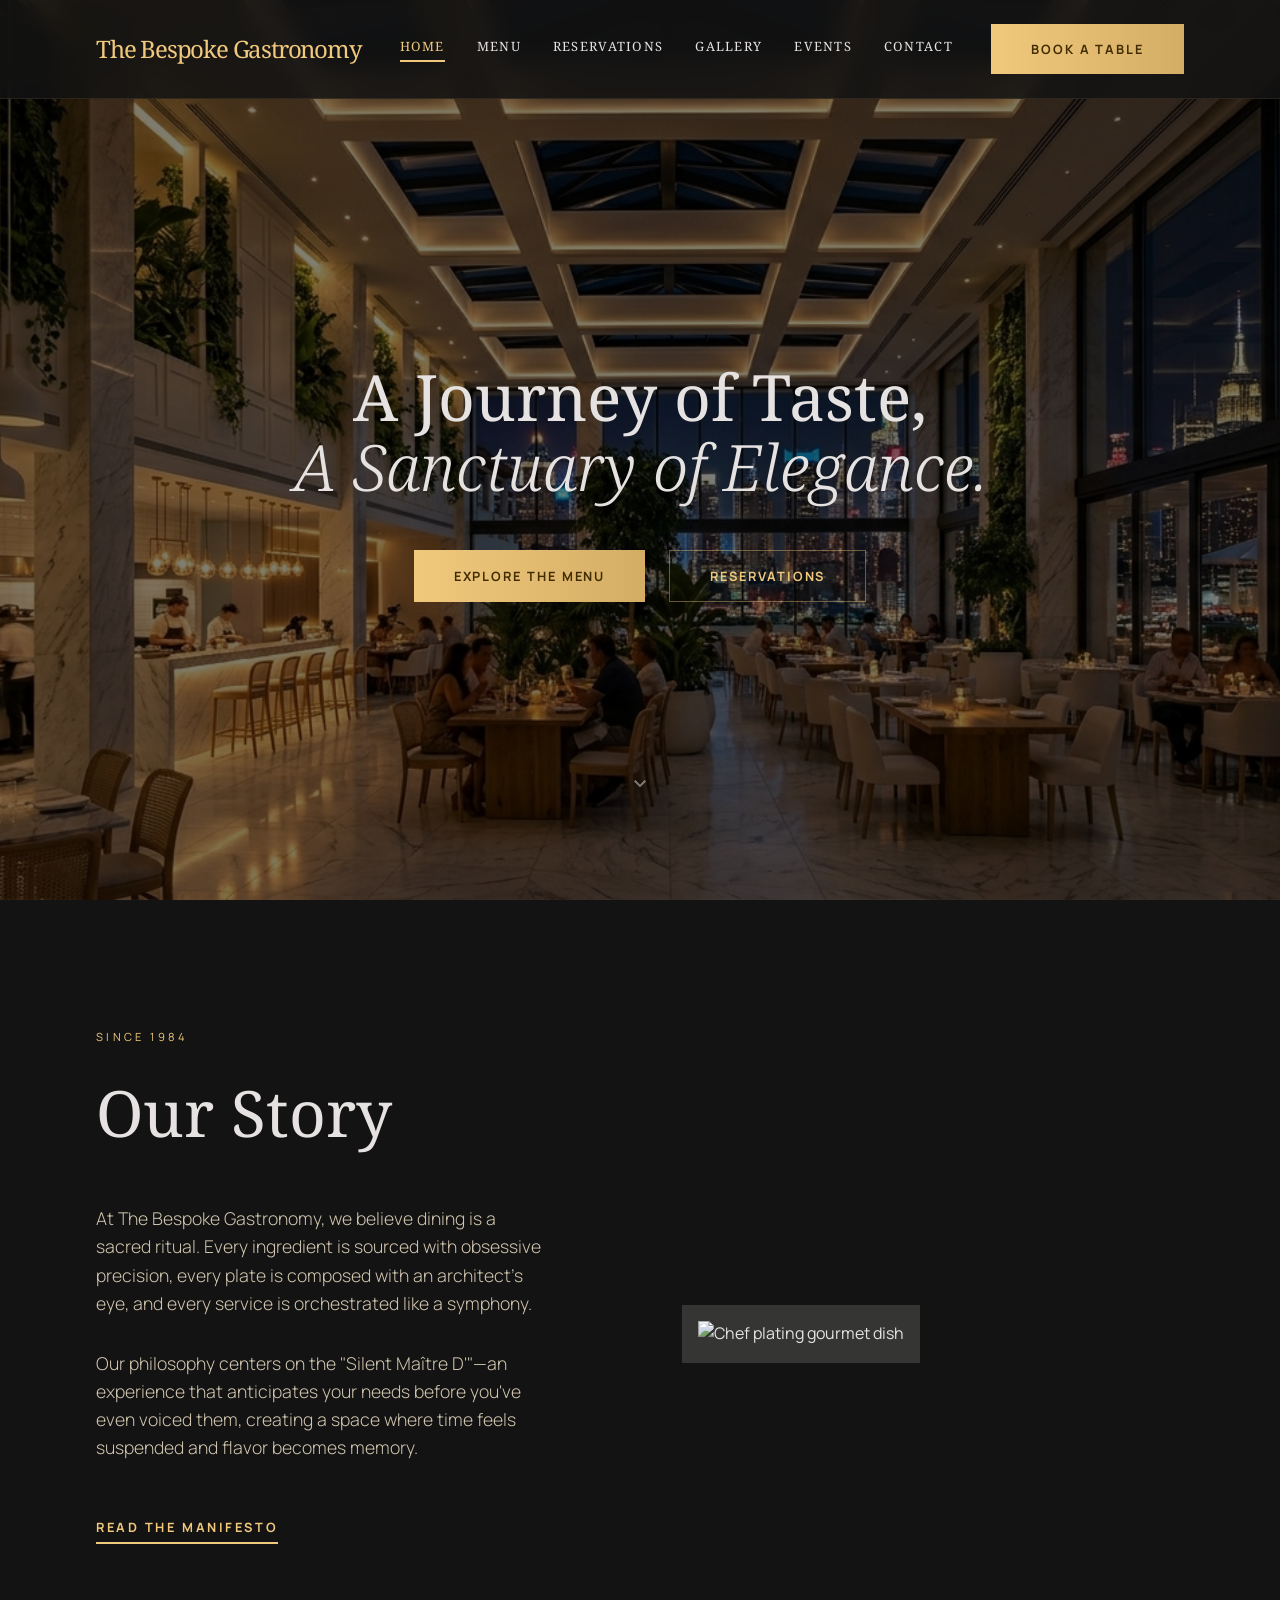
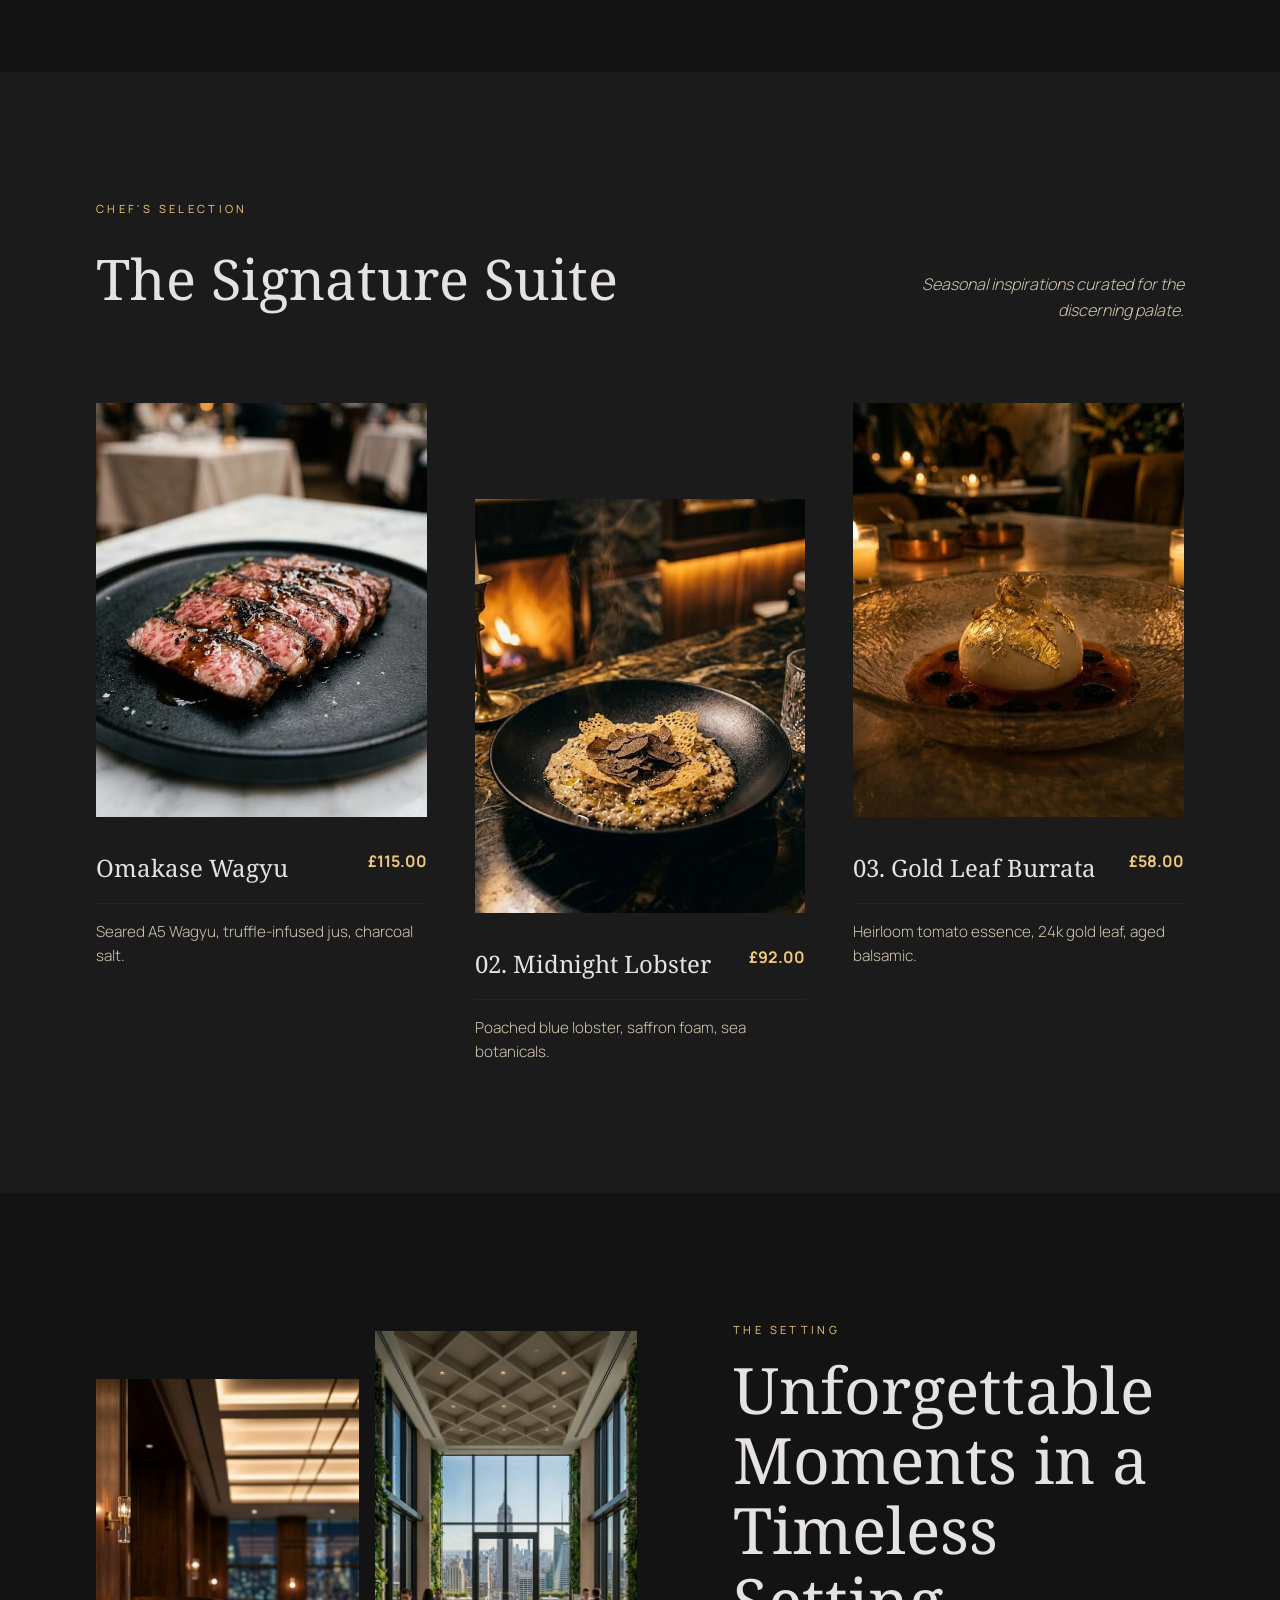
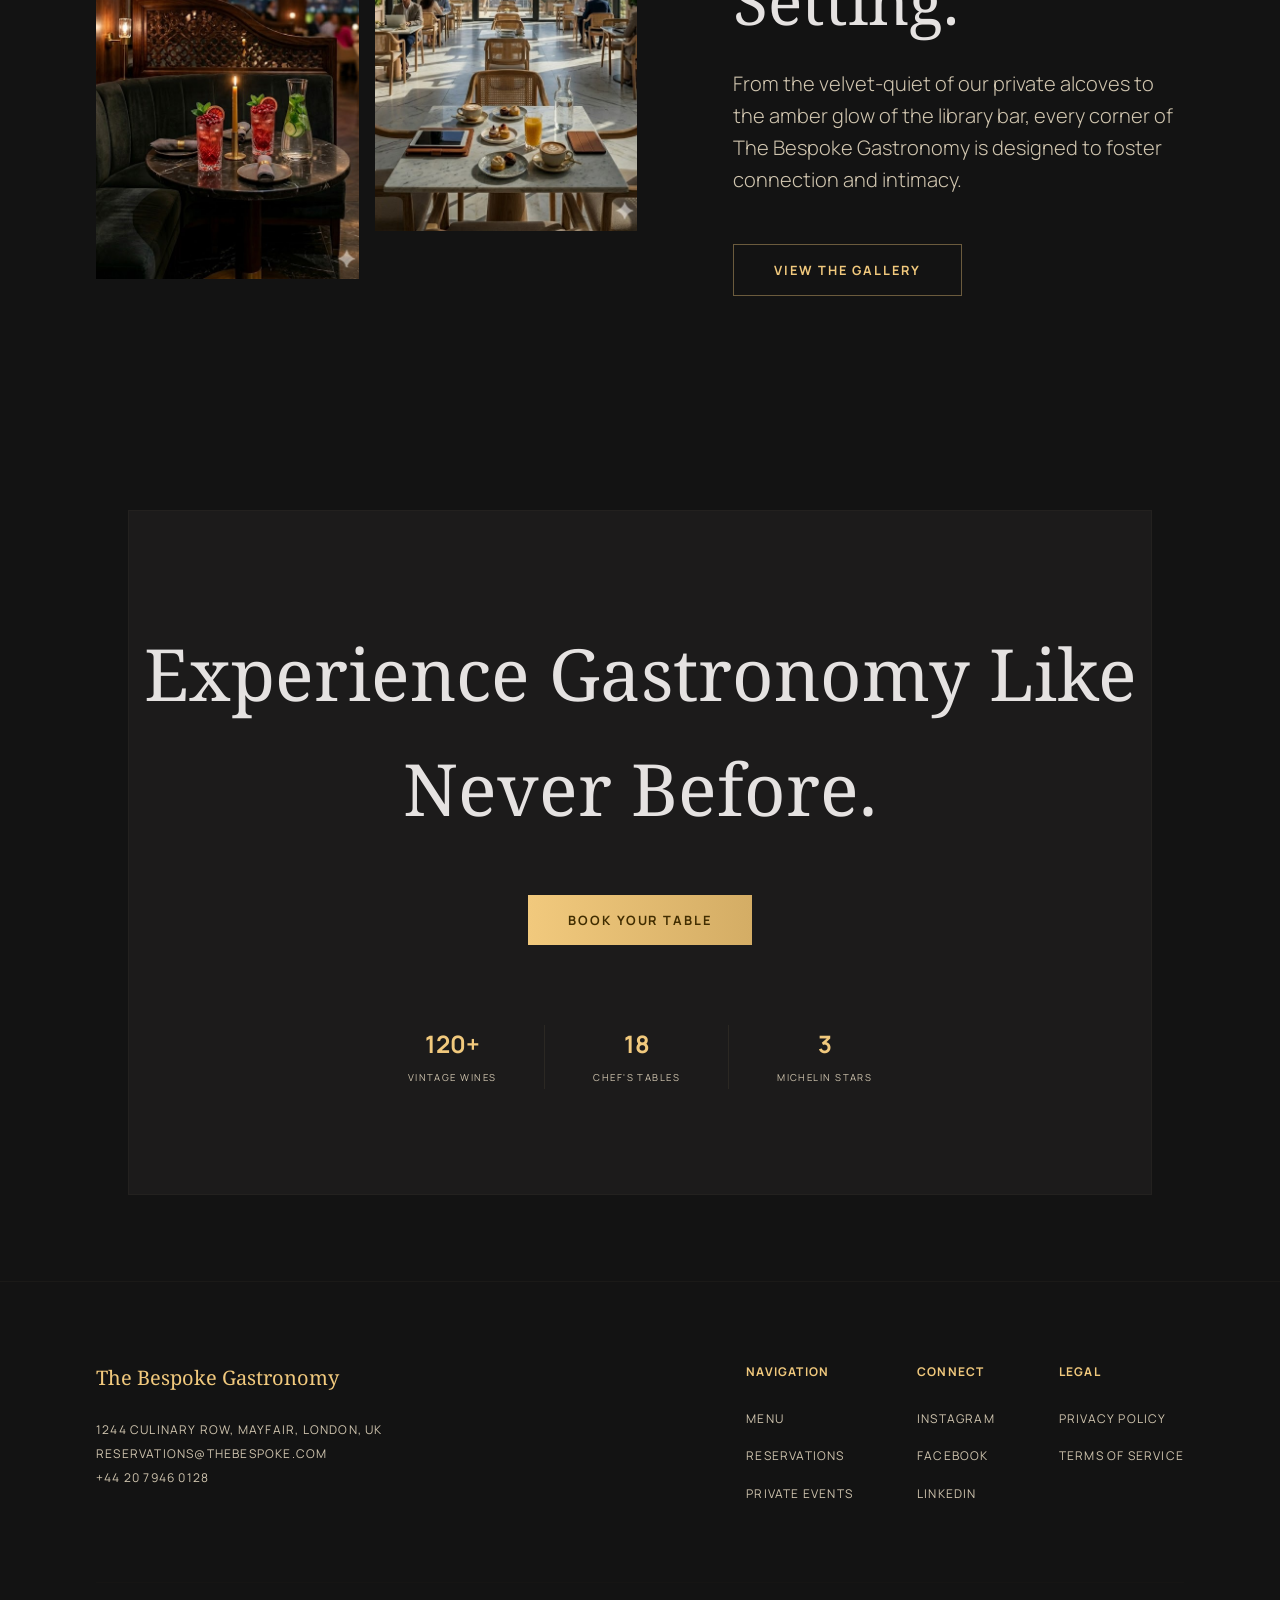
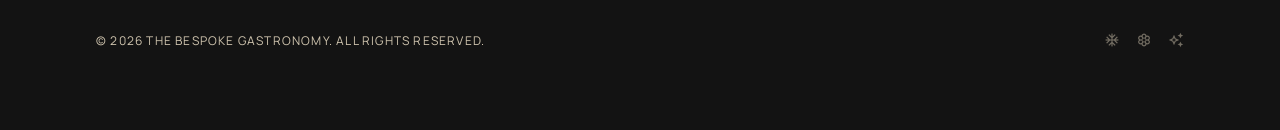
==== index.html @ e4246c3c "code updated" ====
<!DOCTYPE html>

<html lang="en">

<head>
    <meta charset="utf-8" />
    <meta content="width=device-width, initial-scale=1.0" name="viewport" />
    <title>The Bespoke Gastronomy - A Sanctuary of Elegance</title>
    <link
        href="https://fonts.googleapis.com/css2?family=Noto+Serif:ital,wght@0,400;0,700;1,400&amp;family=Manrope:wght@300;400;500;700&amp;display=swap"
        rel="stylesheet" />
    <link
        href="https://fonts.googleapis.com/css2?family=Material+Symbols+Outlined:wght,FILL@100..700,0..1&amp;display=swap"
        rel="stylesheet" />

    <link rel="stylesheet" href="css/style.css">



</head>

<body>
    <header class="site-header">
        <div class="logo">The Bespoke Gastronomy</div>
        <nav class="nav-links">
            <a class="active" href="index.html">Home</a>
            <a href="menu.html">Menu</a>
            <a href="reservation.html">Reservations</a>
            <a href="gallery.html">Gallery</a>
            <a href="events.html">Events</a>
            <a href="contact.html">Contact</a>
        </nav>
        <div class="header-cta">
            <a href="reservation.html"><button class="btn-gold">Book a Table</button></a>
        </div>
        <button class="mobile-toggle" id="mobile-toggle">
            <span></span>
            <span></span>
            <span></span>
        </button>
    </header>
    <div class="mobile-menu-overlay" id="mobile-menu-overlay">
        <nav class="mobile-nav-links">
            <a href="index.html">Home</a>
            <a href="menu.html">Menu</a>
            <a href="reservation.html">Reservations</a>
            <a href="gallery.html">Gallery</a>
            <a href="events.html">Events</a>
            <a href="contact.html">Contact</a>
        </nav>
    </div>



    <main>
        <!-- Hero -->
        <section class="hero">
            <div class="hero-bg">
                <img alt="Luxury fine dining ambiance"
                    src="Assets/Images/Home/Gemini_Generated_Image_2p93gk2p93gk2p93.png" />
            </div>
            <div class="hero-content">
                <h1 class="hero-title">
                    A Journey of Taste, <br />
                    <span class="italic">A Sanctuary of Elegance.</span>
                </h1>
                <div class="hero-actions">
                    <button class="btn-gold">Explore the Menu</button>
                    <button class="btn-outline">Reservations</button>
                </div>
            </div>
            <div class="scroll-indicator">
                <span class="material-symbols-outlined">expand_more</span>
            </div>
        </section>
        <!-- Story Section -->
        <section class="story-section container-padding">
            <div class="story-text">
                <span class="section-tag">Since 1984</span>
                <h2>Our Story</h2>
                <p>At The Bespoke Gastronomy, we believe dining is a sacred ritual. Every ingredient is sourced with
                    obsessive precision, every plate is composed with an architect's eye, and every service is
                    orchestrated like a symphony.</p>
                <p>Our philosophy centers on the "Silent Maître D'"—an experience that anticipates your needs before
                    you've even voiced them, creating a space where time feels suspended and flavor becomes memory.</p>
                <a class="manifesto-link" href="#">Read the Manifesto</a>
            </div>
            <div class="story-image-container">
                <div class="story-image-frame">
                    <img alt="Chef plating gourmet dish"
                        src="https://lh3.googleusercontent.com/aida-public/[base64]" />
                </div>
            </div>
        </section>

        <!-- Menu Highlights -->
        <section class="menu-section">
            <div class="menu-header">
                <div class="menu-title-group">
                    <span class="section-tag">Chef's Selection</span>
                    <h2>The Signature Suite</h2>
                </div>
                <p class="subtitle">Seasonal inspirations curated for the discerning palate.</p>
            </div>
            <div class="menu-grid">
                <!-- Item 1 -->
                <div class="menu-item">
                    <div class="item-image">
                        <img alt="Seared scallops"
                            src="Assets/Images/Home/recipe11 (1).jpg" />
                    </div>
                    <div class="item-info">
                        <h3>Omakase Wagyu</h3>
                        <span class="item-price">£115.00</span>
                    </div>
                    <p class="item-desc">Seared A5 Wagyu, truffle-infused jus, charcoal salt.</p>
                </div>
                <!-- Item 2 -->
                <div class="menu-item stagger">
                    <div class="item-image">
                        <img alt="Wagyu beef reserve"
                            src="Assets/Images/Home/recipe2.png" />
                    </div>
                    <div class="item-info">
                      <h3>02. Midnight Lobster</h3>
    <span class="item-price">£92.00</span>
                    </div>
                   <p class="item-desc">Poached blue lobster, saffron foam, sea botanicals.</p>
                </div>
                <!-- Item 3 -->
                <div class="menu-item">
                    <div class="item-image">
                        <img alt="Chocolate spheres dessert"
                            src="Assets/Images/Home/recipe3.png" />
                    </div>
                    <div class="item-info">
                      <h3>03. Gold Leaf Burrata</h3>
    <span class="item-price">£58.00</span>
                    </div>
                    <p class="item-desc">Heirloom tomato essence, 24k gold leaf, aged balsamic.</p>
                </div>
            </div>
        </section>



        <!-- Atmosphere Section -->
        <section class="atmosphere-section container-padding">
            <div class="atmosphere-gallery">
                <div class="gallery-item">
                    <img alt="Luxury Drink Area" src="Assets/Images/Home/after-chef-img1.jpg" />
                </div>
                <div class="gallery-item">
                    <img alt="Minimalist Private Dining Room" src="Assets/Images/Home/after-chef-img2.jpg" />
                </div>
            </div>
            <div class="atmosphere-content">
                <span class="section-tag">The Setting</span>
                <h2>Unforgettable Moments in a Timeless Setting.</h2>
                <p>From the velvet-quiet of our private alcoves to the amber glow of the library bar, every corner of
                    The Bespoke Gastronomy is designed to foster connection and intimacy.</p>
                <button class="btn-outline">View the Gallery</button>
            </div>
        </section>
        <!-- Call to Action -->
        <section class="cta-section">
            <div class="cta-box">
                <div class="cta-inner-border"></div>
            </div>
            <h2 class="cta-title">Experience Gastronomy Like Never Before.</h2>
            <button class="btn-gold btn-cta">Book Your Table</button>
            <div class="stats-grid">
                <div class="stat-item">
                    <span class="stat-value">120+</span>
                    <span class="stat-label">Vintage Wines</span>
                </div>
                <div class="stat-item divider">
                    <span class="stat-value">18</span>
                    <span class="stat-label">Chef's Tables</span>
                </div>
                <div class="stat-item">
                    <span class="stat-value">3</span>
                    <span class="stat-label">Michelin Stars</span>
                </div>
            </div>
        </section>
    </main>
    <footer class="site-footer">
        <div class="footer-info">
            <div class="footer-logo">The Bespoke Gastronomy</div>
            <address>
                1244 Culinary Row, Mayfair, London, UK<br />
                reservations@thebespoke.com<br />
                +44 20 7946 0128
            </address>
        </div>
        <div class="footer-nav-group">
            <div class="nav-col">
                <h4>Navigation</h4>
                <ul>
                    <li><a href="#">Menu</a></li>
                    <li><a href="#">Reservations</a></li>
                    <li><a href="#">Private Events</a></li>
                </ul>
            </div>
            <div class="nav-col">
                <h4>Connect</h4>
                <ul>
                    <li><a href="#">Instagram</a></li>
                    <li><a href="#">Facebook</a></li>
                    <li><a href="#">LinkedIn</a></li>
                </ul>
            </div>
            <div class="nav-col">
                <h4>Legal</h4>
                <ul>
                    <li><a href="#">Privacy Policy</a></li>
                    <li><a href="#">Terms of Service</a></li>
                </ul>
            </div>
        </div>
        <div class="footer-copyright">
            <div>© 2026 The Bespoke Gastronomy. All rights reserved.</div>
            <div class="footer-icons">
                <span class="material-symbols-outlined">ac_unit</span>
                <span class="material-symbols-outlined">filter_vintage</span>
                <span class="material-symbols-outlined">auto_awesome</span>
            </div>
        </div>
    </footer>
</body>
<script>

    const mobileToggle = document.getElementById('mobile-toggle');
    const mobileMenuOverlay = document.getElementById('mobile-menu-overlay');
    const body = document.body;

    mobileToggle.addEventListener('click', () => {
        mobileToggle.classList.toggle('active');
        mobileMenuOverlay.classList.toggle('active');
        body.classList.toggle('menu-open');
    });

    // Close menu on link click
    const mobileLinks = document.querySelectorAll('.mobile-nav-links a');
    mobileLinks.forEach(link => {
        link.addEventListener('click', () => {
            mobileToggle.classList.remove('active');
            mobileMenuOverlay.classList.remove('active');
            body.classList.remove('menu-open');
        });
    });

</script>

</html>
---- css/style.css ----
* {
            margin: 0;
            padding: 0;
            box-sizing: border-box;
        }
        /* Base Reset & Variables */
        :root {
            --color-bg: #131313;
            --color-surface: #201f1f;
            --color-surface-high: #353534;
            --color-primary: #f1c97d;
            /* Matches the gold in the screenshot */
            --color-primary-dark: #d4ad65;
            --color-text: #e5e2e1;
            --color-text-muted: #d0c5af;
            --font-headline: 'Noto Serif', serif;
            --font-body: 'Manrope', sans-serif;
            --transition: all 0.3s ease;
        }

    

        body {
            background-color: var(--color-bg);
            color: var(--color-text);
            font-family: var(--font-body);
            line-height: 1.6;
            overflow-x: hidden;
        }

        h1,
        h2,
        h3,
        h4 {
            font-family: var(--font-headline);
            font-weight: 400;
        }

        a {
            text-decoration: none;
            color: inherit;
            transition: var(--transition);
        }

        ul {
            list-style: none;
        }

        button {
            cursor: pointer;
            border: none;
            background: none;
            font-family: var(--font-body);
            transition: var(--transition);
        }

        /* Layout Helpers */
        .container-padding {
            padding-left: 6rem;
            padding-right: 6rem;
        }

        @media (max-width: 768px) {
            .container-padding {
                padding-left: 1.5rem;
                padding-right: 1.5rem;
            }
        }

        /* Components */
        .btn-gold {
            background: linear-gradient(to right, var(--color-primary), var(--color-primary-dark));
            color: #412d00;
            font-weight: 700;
            text-transform: uppercase;
            letter-spacing: 0.15em;
            padding: 1rem 2.5rem;
            font-size: 0.8rem;
        }

        .btn-gold:hover {
            opacity: 0.9;
            transform: translateY(-2px);
        }

        .btn-outline {
            border: 1px solid rgba(241, 201, 125, 0.4);
            color: var(--color-primary);
            font-weight: 700;
            text-transform: uppercase;
            letter-spacing: 0.15em;
            padding: 1rem 2.5rem;
            font-size: 0.8rem;
        }

        .btn-outline:hover {
            background: rgba(241, 201, 125, 0.1);
        }

        .section-tag {
            display: block;
            color: var(--color-primary);
            text-transform: uppercase;
            letter-spacing: 0.3em;
            font-size: 0.7rem;
            margin-bottom: 1rem;
        }

        /* Header - Fixed to Top */
        .site-header {
            position: fixed;
            top: 0;
            left: 0;
            width: 100%;
            display: flex;
            justify-content: space-between;
            align-items: center;
            padding: 1.5rem 6rem;
            background: rgba(19, 19, 19, 0.85);
            /* Slightly darker for better visibility */
            backdrop-filter: blur(10px);
            z-index: 1000;
            border-bottom: 1px solid rgba(241, 201, 125, 0.1);
        }

        .logo {
            font-family: var(--font-headline);
            font-size: 1.5rem;
            color: var(--color-primary);
            letter-spacing: -0.05em;
        }

        .nav-links {
            display: flex;
            gap: 2rem;
        }

        .nav-links a {
            font-family: var(--font-headline);
            text-transform: uppercase;
              font-size: 0.80rem;
            letter-spacing: 0.1em;
            color: var(--color-text);
        }

        .nav-links a:hover,
        .nav-links a.active {
            color: var(--color-primary);
        }

        .nav-links a.active {
            border-bottom: 2px solid var(--color-primary);
            padding-bottom: 4px;
        }

        @media (max-width: 1024px) {
            .nav-links {
                display: none;
            }

            .site-header {
                padding: 1.25rem 1.5rem;
            }
        }

        /* Hero Section */
        .hero {
            height: 100vh;
            position: relative;
            display: flex;
            align-items: center;
            justify-content: center;
            text-align: center;
            overflow: hidden;
            /* No extra padding needed as the header is overlaying the hero content visually */
        }

        .hero-bg {
            position: absolute;
            top: 0;
            left: 0;
            width: 100%;
            height: 100%;
            z-index: -1;
        }

        .hero-bg img {
            width: 100%;
            height: 100%;
            object-fit: cover;
            filter: brightness(0.5);
        }

        .hero-content {
            max-width: 900px;
            padding: 0 1.5rem;
            margin-top: 4rem;
            /* Adjusted for fixed header spacing */
        }

        .hero-title {
            font-size: clamp(2rem, 7vw, 4rem);
            line-height: 1.1;
            margin-bottom: 3rem;
        }

        .hero-title span.italic {
            font-style: italic;
            font-weight: 300;
        }

        .hero-actions {
            display: flex;
            gap: 1.5rem;
            justify-content: center;
        }

        .scroll-indicator {
            position: absolute;
            bottom: 6rem;
            left: 50%;
            transform: translateX(-50%);
            animation: bounce 2s infinite;
            opacity: 0.5;
        }

        @keyframes bounce {
            0%,
            20%,
            50%,
            80%,
            100% {
                transform: translateY(0) translateX(-50%);
            }

            40% {
                transform: translateY(-10px) translateX(-50%);
            }

            60% {
                transform: translateY(-5px) translateX(-50%);
            }
        }
.hero-title {
    animation: fadeUp 1.2s ease forwards;
}

@keyframes fadeUp {
    from {
        opacity: 0;
        transform: translateY(30px);
    }
    to {
        opacity: 1;
        transform: translateY(0);
    }
}



        /* Story Section */
        .story-section {
            padding-top: 8rem;
            padding-bottom: 8rem;
            display: grid;
            grid-template-columns: 1fr 1.2fr;
            gap: 5rem;
            align-items: center;
            background: var(--color-bg);
        }

        .story-text h2 {
            font-size: clamp(2.5rem, 5vw, 4rem);
            margin-bottom: 2.5rem;
        }

        .story-text p {
            font-size: 1.1rem;
            color: var(--color-text-muted);
            margin-bottom: 2rem;
            font-weight: 300;
        }

        .manifesto-link {
            display: inline-block;
            font-weight: 700;
            text-transform: uppercase;
            letter-spacing: 0.2em;
            color: var(--color-primary);
            font-size: 0.8rem;
            border-bottom: 2px solid var(--color-primary);
            padding-bottom: 4px;
            margin-top: 1.5rem;
        }

        .story-image-container {
            position: relative;
        }

        .story-image-frame {
            background-color: var(--color-surface-high);
            padding: 1rem;
            transform: translate(3rem, 3rem);
            display: inline-block;
        }

        .story-image-frame img {
            max-width: 100%;
            filter: grayscale(0.5);
            transition: filter 0.7s ease;
        }

        .story-image-frame:hover img {
            filter: grayscale(0);
        }

        @media (max-width: 1024px) {
            .story-section {
                grid-template-columns: 1fr;
                gap: 3rem;
            }

            .story-image-frame {
                transform: none;
                width: 100%;
            }
        }

        /* Menu Section */
        .menu-section {
            padding: 8rem 6rem;
            background-color: #1c1b1b;
        }

        .menu-header {
            display: flex;
            justify-content: space-between;
            align-items: flex-end;
            margin-bottom: 5rem;
        }

        .menu-header h2 {
            font-size: clamp(2.5rem, 5vw, 3.5rem);
        }

        .menu-header .subtitle {
            font-style: italic;
            color: var(--color-text-muted);
            max-width: 300px;
            text-align: right;
            font-weight: 300;
        }

        .menu-grid {
            display: grid;
            grid-template-columns: repeat(3, 1fr);
            gap: 3rem;
        }

        .menu-item {
            display: flex;
            flex-direction: column;
        }

        .menu-item.stagger {
            margin-top: 6rem;
        }

        .item-image {
            aspect-ratio: 4/5;
            overflow: hidden;
            background-color: var(--color-surface);
            margin-bottom: 2rem;
        }

        .item-image img {
            width: 100%;
            height: 100%;
            object-fit: cover;
            transition: transform 0.7s ease;
        }

        .menu-item:hover .item-image img {
            transform: scale(1.05);
        }

        .item-info {
            display: flex;
            justify-content: space-between;
            align-items: flex-start;
            border-bottom: 1px solid rgba(77, 70, 53, 0.2);
            padding-bottom: 1rem;
            margin-bottom: 1rem;
        }

        .item-info h3 {
            font-size: 1.5rem;
        }

        .item-price {
            color: var(--color-primary);
            font-weight: 700;
        }

        .item-desc {
            color: var(--color-text-muted);
            font-weight: 300;
            font-size: 0.95rem;
        }

        @media (max-width: 768px) {
            .menu-grid {
                grid-template-columns: 1fr;
            }

            .menu-item.stagger {
                margin-top: 0;
            }

            .menu-header {
                flex-direction: column;
                align-items: flex-start;
                gap: 1rem;
            }

            .menu-header .subtitle {
                text-align: left;
            }

            .menu-section {
                padding: 4rem 1.5rem;
            }
        }

        /* Atmosphere Section */
        .atmosphere-section {
            padding: 8rem 6rem;
            display: grid;
            grid-template-columns: 1.2fr 1fr;
            gap: 6rem;
            align-items: center;
        }

        .atmosphere-gallery {
            display: flex;
            gap: 1rem;
        }

        .gallery-item {
            flex: 1;
        }

        .gallery-item:first-child {
            margin-top: 3rem;
        }

        .gallery-item img {
            width: 100%;
            height: 500px;
            object-fit: cover;
        }

        .atmosphere-content h2 {
            font-size: clamp(2.5rem, 5vw, 4.5rem);
            line-height: 1.1;
            margin-bottom: 2rem;
        }

        .atmosphere-content p {
            font-size: 1.25rem;
            color: var(--color-text-muted);
            font-weight: 300;
            margin-bottom: 3rem;
        }

        @media (max-width: 1024px) {
            .atmosphere-section {
                grid-template-columns: 1fr;
                padding: 4rem 1.5rem;
            }

            .gallery-item img {
                height: 350px;
            }
        }

        /* CTA Section */
        .cta-section {
            padding: 12rem 1.5rem;
            text-align: center;
            position: relative;
        }

        .cta-box {
            position: absolute;
            inset: 0;
            display: flex;
            justify-content: center;
            align-items: center;
            z-index: -1;
        }

        .cta-inner-border {
            width: 80%;
            height: 80%;
            border: 1px solid rgba(77, 70, 53, 0.15);
            background-color: #1c1b1b;
        }

        .cta-title {
            font-size: clamp(2.5rem, 6vw, 4.5rem);
            margin-bottom: 3rem;
            max-width: 1000px;
            margin-left: auto;
            margin-right: auto;
        }

        .btn-gold btn-cta {
            padding: 1.5rem 4rem;
            font-size: 1rem;
            letter-spacing: 0.2em;
            box-shadow: 0 20px 40px rgba(0, 0, 0, 0.4);
        }

        .stats-grid {
            display: flex;
            justify-content: center;
            gap: 3rem;
            margin-top: 5rem;
        }

        .stat-item {
            text-align: center;
        }

        .stat-item.divider {
            border-left: 1px solid rgba(77, 70, 53, 0.3);
            border-right: 1px solid rgba(77, 70, 53, 0.3);
            padding: 0 3rem;
        }

        .stat-value {
            display: block;
            color: var(--color-primary);
            font-size: 1.5rem;
            font-weight: 700;
        }

        .stat-label {
            font-size: 0.6rem;
            text-transform: uppercase;
            letter-spacing: 0.15em;
            color: var(--color-text-muted);
        }

        @media (max-width: 768px) {
            .stats-grid {
                flex-direction: column;
                gap: 2rem;
            }

            .stat-item.divider {
                border: none;
                padding: 0;
            }
        }

        /* Footer */
        .site-footer {
            padding: 5rem 6rem;
            background: var(--color-bg);
            border-top: 1px solid rgba(77, 70, 53, 0.15);
            display: flex;
            flex-wrap: wrap;
            justify-content: space-between;
            gap: 4rem;
        }

        .footer-info .footer-logo {
            font-family: var(--font-headline);
            color: var(--color-primary);
            font-size: 1.25rem;
            margin-bottom: 1.5rem;
        }

        .footer-info address {
            font-style: normal;
            font-size: 0.75rem;
            text-transform: uppercase;
            letter-spacing: 0.1em;
            color: var(--color-text-muted);
            line-height: 2;
        }

        .footer-nav-group {
            display: flex;
            gap: 4rem;
        }

        .nav-col h4 {
            font-family: var(--font-body);
            font-weight: 700;
            color: var(--color-primary);
            font-size: 0.75rem;
            text-transform: uppercase;
            letter-spacing: 0.1em;
            margin-bottom: 1.5rem;
        }

        .nav-col ul li {
            margin-bottom: 0.75rem;
        }

        .nav-col ul li a {
            font-size: 0.75rem;
            text-transform: uppercase;
            letter-spacing: 0.1em;
            color: var(--color-text-muted);
            border-bottom: 1px solid transparent;
        }

        .nav-col ul li a:hover {
            color: var(--color-primary);
            border-bottom-color: var(--color-primary);
        }

        .footer-copyright {
            width: 100%;
            display: flex;
            justify-content: space-between;
            align-items: center;
            padding-top: 3rem;
            border-top: 1px solid rgba(77, 70, 53, 0.05);
            font-size: 0.75rem;
            color: var(--color-text-muted);
            text-transform: uppercase;
            letter-spacing: 0.1em;
        }

        .footer-icons {
            display: flex;
            gap: 1rem;
            opacity: 0.5;
        }

        .footer-icons .material-symbols-outlined {
            font-size: 1rem;
        }

        @media (max-width: 1024px) {
            .site-footer {
                padding: 3rem 1.5rem;
            }

            .footer-nav-group {
                flex-wrap: wrap;
                gap: 2rem;
            }

            .footer-copyright {
                flex-direction: column;
                gap: 1rem;
                text-align: center;
            }
        }




        body {
            background-color: var(--color-bg);
            color: var(--color-text);
            font-family: var(--font-body);
            line-height: 1.6;
            overflow-x: hidden;
        }

        body.menu-open {
            overflow: hidden;
        }

        h1,
        h2,
        h3,
        h4 {
            font-family: var(--font-headline);
            font-weight: 400;
        }

        a {
            text-decoration: none;
            color: inherit;
            transition: var(--transition);
        }

        ul {
            list-style: none;
        }

        button {
            cursor: pointer;
            border: none;
            background: none;
            font-family: var(--font-body);
            transition: var(--transition);
        }

        /* Layout Helpers */
        .container-padding {
            padding-left: 6rem;
            padding-right: 6rem;
        }

        @media (max-width: 768px) {
            .container-padding {
                padding-left: 1.5rem;
                padding-right: 1.5rem;
            }
        }

        /* Components */
        .btn-gold {
            background: linear-gradient(to right, var(--color-primary), var(--color-primary-dark));
            color: #412d00;
            font-weight: 700;
            text-transform: uppercase;
            letter-spacing: 0.15em;
            padding: 1rem 2.5rem;
            font-size: 0.8rem;
        }

        .btn-gold:hover {
            opacity: 0.9;
            transform: translateY(-2px);
        }

        .btn-outline {
            border: 1px solid rgba(241, 201, 125, 0.4);
            color: var(--color-primary);
            font-weight: 700;
            text-transform: uppercase;
            letter-spacing: 0.15em;
            padding: 1rem 2.5rem;
            font-size: 0.8rem;
        }

        .btn-outline:hover {
            background: rgba(241, 201, 125, 0.1);
        }

        .section-tag {
            display: block;
            color: var(--color-primary);
            text-transform: uppercase;
            letter-spacing: 0.3em;
            font-size: 0.7rem;
            margin-bottom: 1rem;
        }

        /* Header - Fixed to Top */
        .site-header {
            position: fixed;
            top: 0;
            left: 0;
            width: 100%;
            display: flex;
            justify-content: space-between;
            align-items: center;
            padding: 1.5rem 6rem;
            background: rgba(19, 19, 19, 0.85);
            backdrop-filter: blur(10px);
            z-index: 1000;
            border-bottom: 1px solid rgba(241, 201, 125, 0.1);
        }

        .logo {
            font-family: var(--font-headline);
            font-size: 1.5rem;
            color: var(--color-primary);
            letter-spacing: -0.05em;
            z-index: 1100;
        }

        .nav-links {
            display: flex;
            gap: 2rem;
        }

        .nav-links a {
            font-family: var(--font-headline);
            text-transform: uppercase;
            font-size: 0.80rem;
            letter-spacing: 0.1em;
            color: var(--color-text);
        }

        .nav-links a:hover,
        .nav-links a.active {
            color: var(--color-primary);
        }

        .nav-links a.active {
            border-bottom: 2px solid var(--color-primary);
            padding-bottom: 4px;
        }

        /* Mobile Menu Toggle */
        .mobile-toggle {
            display: none;
            flex-direction: column;
            gap: 6px;
            z-index: 1100;
            cursor: pointer;
        }

        .mobile-toggle span {
            display: block;
            width: 24px;
            height: 1px;
            background-color: var(--color-primary);
            transition: var(--transition);
        }

        /* Full-screen Overlay Mobile Menu */
        .mobile-menu-overlay {
            position: fixed;
            top: 0;
            left: 0;
            width: 100%;
            height: 100vh;
            background-color: var(--color-bg);
            z-index: 1050;
            display: flex;
            flex-direction: column;
            justify-content: center;
            align-items: center;
            opacity: 0;
            visibility: hidden;
            transition: opacity 0.4s ease, visibility 0.4s ease;
        }

        .mobile-menu-overlay.active {
            opacity: 1;
            visibility: visible;
        }

        .mobile-nav-links {
            display: flex;
            flex-direction: column;
            align-items: center;
            gap: 2.5rem;
        }

        .mobile-nav-links a {
            font-family: var(--font-headline);
            font-size: 2rem;
            color: var(--color-text);
            text-transform: capitalize;
        }

        .mobile-nav-links a:hover {
            color: var(--color-primary);
        }

        .mobile-toggle.active span:nth-child(1) {
            transform: translateY(7px) rotate(45deg);
        }

        .mobile-toggle.active span:nth-child(2) {
            opacity: 0;
        }

        .mobile-toggle.active span:nth-child(3) {
            transform: translateY(-7px) rotate(-45deg);
        }

        @media (max-width: 1124px) {
            .nav-links, .header-cta {
                display: none;
            }

            .site-header {
                padding: 1.25rem 1.5rem;
            }

            .mobile-toggle {
                display: flex;
            }
        }






        @media (max-width: 768px) {
            .container-padding {
                padding-left: 1.5rem;
                padding-right: 1.5rem;
            }
        }

        /* Components */
        .btn-gold {
            background: linear-gradient(to right, var(--color-primary), var(--color-primary-dark));
            color: #412d00;
            font-weight: 700;
            text-transform: uppercase;
            letter-spacing: 0.15em;
            padding: 1rem 2.5rem;
            font-size: 0.8rem;
        }

        .btn-gold:hover {
            opacity: 0.9;
            transform: translateY(-2px);
        }

        .btn-outline {
            border: 1px solid rgba(241, 201, 125, 0.4);
            color: var(--color-primary);
            font-weight: 700;
            text-transform: uppercase;
            letter-spacing: 0.15em;
            padding: 1rem 2.5rem;
            font-size: 0.8rem;
        }

        .btn-outline:hover {
            background: rgba(241, 201, 125, 0.1);
        }

        .section-tag {
            display: block;
            color: var(--color-primary);
            text-transform: uppercase;
            letter-spacing: 0.3em;
            font-size: 0.7rem;
            margin-bottom: 1rem;
        }

        /* Header - Fixed to Top */
        .site-header {
            position: fixed;
            top: 0;
            left: 0;
            width: 100%;
            display: flex;
            justify-content: space-between;
            align-items: center;
            padding: 1.5rem 6rem;
            background: rgba(19, 19, 19, 0.85);
            backdrop-filter: blur(10px);
            z-index: 1000;
            border-bottom: 1px solid rgba(241, 201, 125, 0.1);
        }

        .logo {
            font-family: var(--font-headline);
            font-size: 1.5rem;
            color: var(--color-primary);
            letter-spacing: -0.05em;
            z-index: 1100;
        }

        .nav-links {
            display: flex;
            gap: 2rem;
        }

        .nav-links a {
            font-family: var(--font-headline);
            text-transform: uppercase;
            font-size: 0.80rem;
            letter-spacing: 0.1em;
            color: var(--color-text);
        }

        .nav-links a:hover,
        .nav-links a.active {
            color: var(--color-primary);
        }

        .nav-links a.active {
            border-bottom: 2px solid var(--color-primary);
            padding-bottom: 4px;
        }

        /* Mobile Menu Toggle */
        .mobile-toggle {
            display: none;
            flex-direction: column;
            gap: 6px;
            z-index: 1100;
            cursor: pointer;
        }

        .mobile-toggle span {
            display: block;
            width: 24px;
            height: 1px;
            background-color: var(--color-primary);
            transition: var(--transition);
        }

        /* Full-screen Overlay Mobile Menu */
        .mobile-menu-overlay {
            position: fixed;
            top: 0;
            left: 0;
            width: 100%;
            height: 100vh;
            background-color: var(--color-bg);
            z-index: 1050;
            display: flex;
            flex-direction: column;
            justify-content: center;
            align-items: center;
            opacity: 0;
            visibility: hidden;
            transition: opacity 0.4s ease, visibility 0.4s ease;
        }

        .mobile-menu-overlay.active {
            opacity: 1;
            visibility: visible;
        }

        .mobile-nav-links {
            display: flex;
            flex-direction: column;
            align-items: center;
            gap: 2.5rem;
        }

        .mobile-nav-links a {
            font-family: var(--font-headline);
            font-size: 2rem;
            color: var(--color-text);
            text-transform: capitalize;
        }

        .mobile-nav-links a:hover {
            color: var(--color-primary);
        }

        .mobile-toggle.active span:nth-child(1) {
            transform: translateY(7px) rotate(45deg);
        }

        .mobile-toggle.active span:nth-child(2) {
            opacity: 0;
        }

        .mobile-toggle.active span:nth-child(3) {
            transform: translateY(-7px) rotate(-45deg);
        }

        @media (max-width: 1024px) {
            .nav-links, .header-cta {
                display: none;
            }

            .site-header {
                padding: 1.25rem 1.5rem;
            }

            .mobile-toggle {
                display: flex;
            }
        }



        /* 1. Header Ensure karein ke button dikhe */
.site-header {
    z-index: 2000 !important;
    position: fixed;
    display: flex;
    justify-content: space-between;
    align-items: center;
    width: 100%;
}

/* 2. Toggle Button - No absolute positioning here for main container */
.mobile-toggle {
    display: none; /* Desktop par hide */
    background: transparent;
    border: none;
    cursor: pointer;
    padding: 0;
    width: 30px;
    height: 22px;
    position: relative;
    z-index: 2100 !important;
}

/* Bars ki general styling */
.mobile-toggle span {
    display: block;
    width: 30px;
    height: 2px;
    background-color: var(--color-primary);
    position: absolute;
    left: 0;
    transition: all 0.3s ease-in-out;
}

/* Teeno lines ki alag alag position */
.mobile-toggle span:nth-child(1) { top: 0; }
.mobile-toggle span:nth-child(2) { top: 10px; }
.mobile-toggle span:nth-child(3) { top: 20px; }

/* 3. Cross (X) Shape - Jab active class lage */
.mobile-toggle.active span:nth-child(1) {
    transform: rotate(45deg);
    top: 10px; /* Bilkul center mein */
}

.mobile-toggle.active span:nth-child(2) {
    opacity: 0; /* Middle line gayab */
    transform: translateX(-10px);
}

.mobile-toggle.active span:nth-child(3) {
    transform: rotate(-45deg);
    top: 10px; /* Bilkul center mein */
}

/* 4. Media Query - Mobile Par Display */
@media (max-width: 1024px) {
    .mobile-toggle {
        display: block !important; /* Flex ki bajaye block use karein */
    }
    .nav-links, .header-cta {
        display: none !important;
    }
}
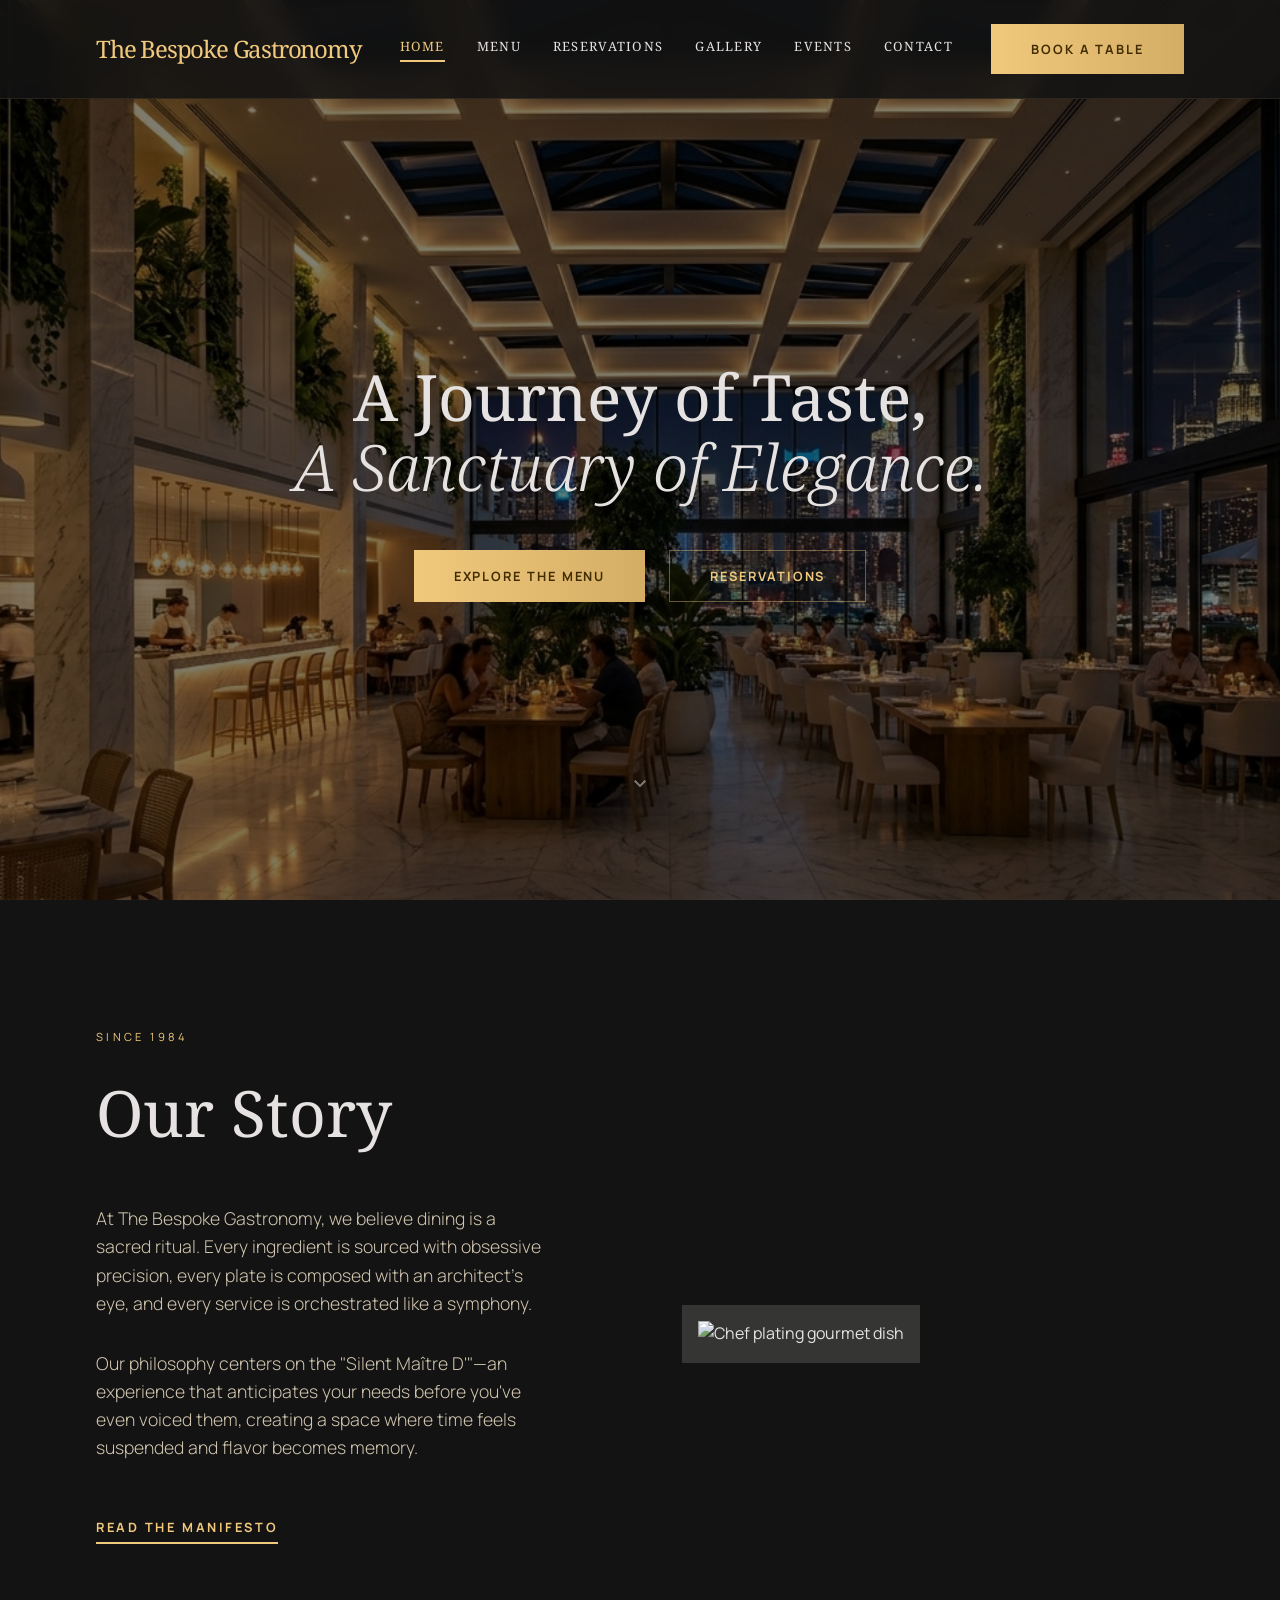
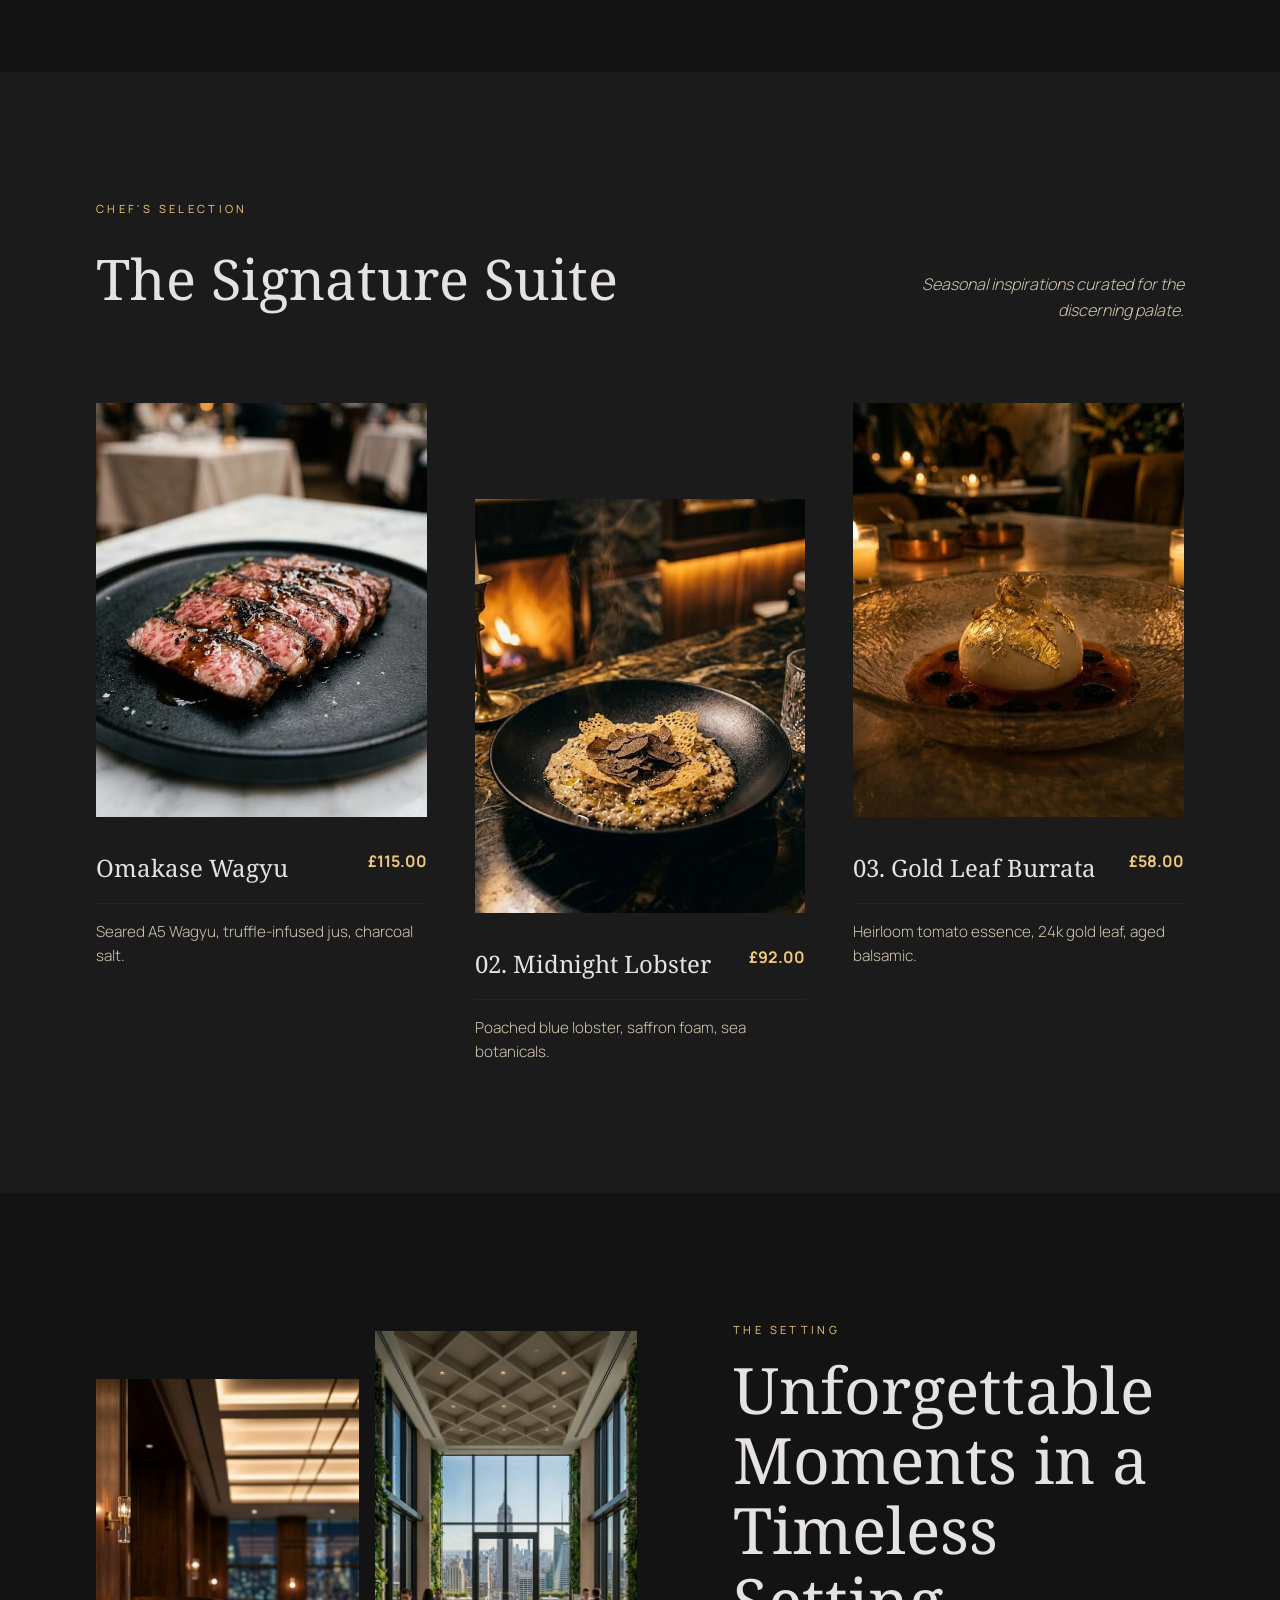
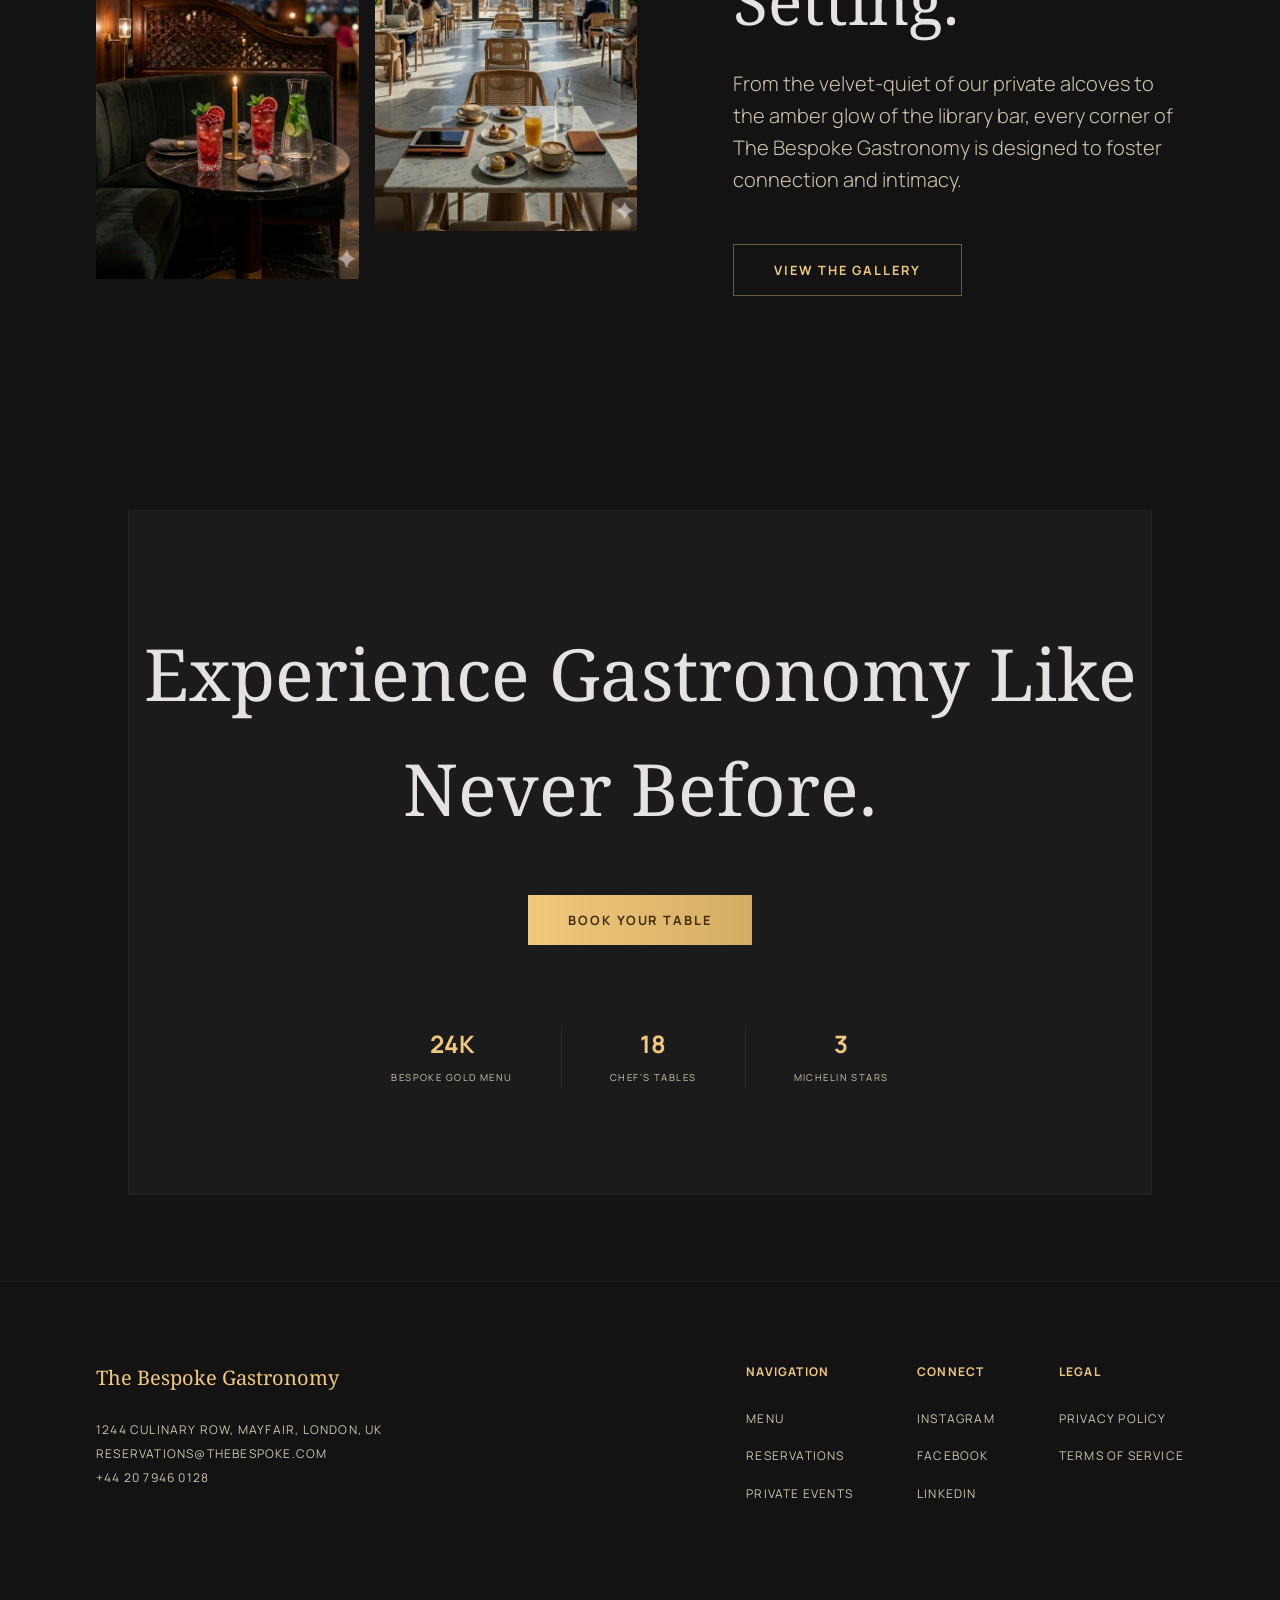
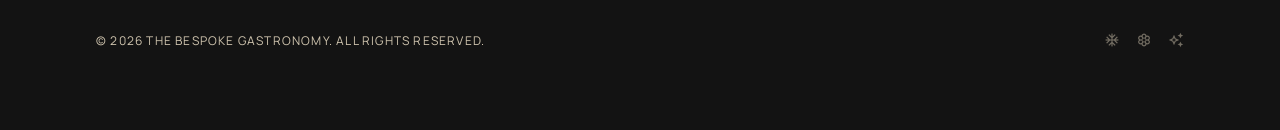
==== commit 00396b6c: "code updated" ====
--- a/index.html
+++ b/index.html
@@ -39,6 +39,7 @@
             <span></span>
         </button>
     </header>
+    
     <div class="mobile-menu-overlay" id="mobile-menu-overlay">
         <nav class="mobile-nav-links">
             <a href="index.html">Home</a>
@@ -162,6 +163,7 @@
                 <button class="btn-outline">View the Gallery</button>
             </div>
         </section>
+        
         <!-- Call to Action -->
         <section class="cta-section">
             <div class="cta-box">
@@ -171,8 +173,8 @@
             <button class="btn-gold btn-cta">Book Your Table</button>
             <div class="stats-grid">
                 <div class="stat-item">
-                    <span class="stat-value">120+</span>
-                    <span class="stat-label">Vintage Wines</span>
+                    <span class="stat-value">24K</span>
+                    <span class="stat-label">Bespoke Gold Menu</span>
                 </div>
                 <div class="stat-item divider">
                     <span class="stat-value">18</span>
--- a/css/style.css
+++ b/css/style.css
@@ -214,6 +214,17 @@
             gap: 1.5rem;
             justify-content: center;
         }
+        @media (max-width: 570px) {
+ .hero-actions {
+            display: flex;
+            gap: 1.5rem;
+            justify-content: center;
+            flex-direction: column;
+            width: 90%;
+            margin: 0 auto;
+        }
+        }
+       
 
         .scroll-indicator {
             position: absolute;
@@ -513,6 +524,13 @@
             max-width: 1000px;
             margin-left: auto;
             margin-right: auto;
+        }
+
+        @media (max-width: 768px) {
+             .cta-title {
+            font-size: clamp(1.5rem, 8.7vw, 4rem);
+           
+        }
         }
 
         .btn-gold btn-cta {
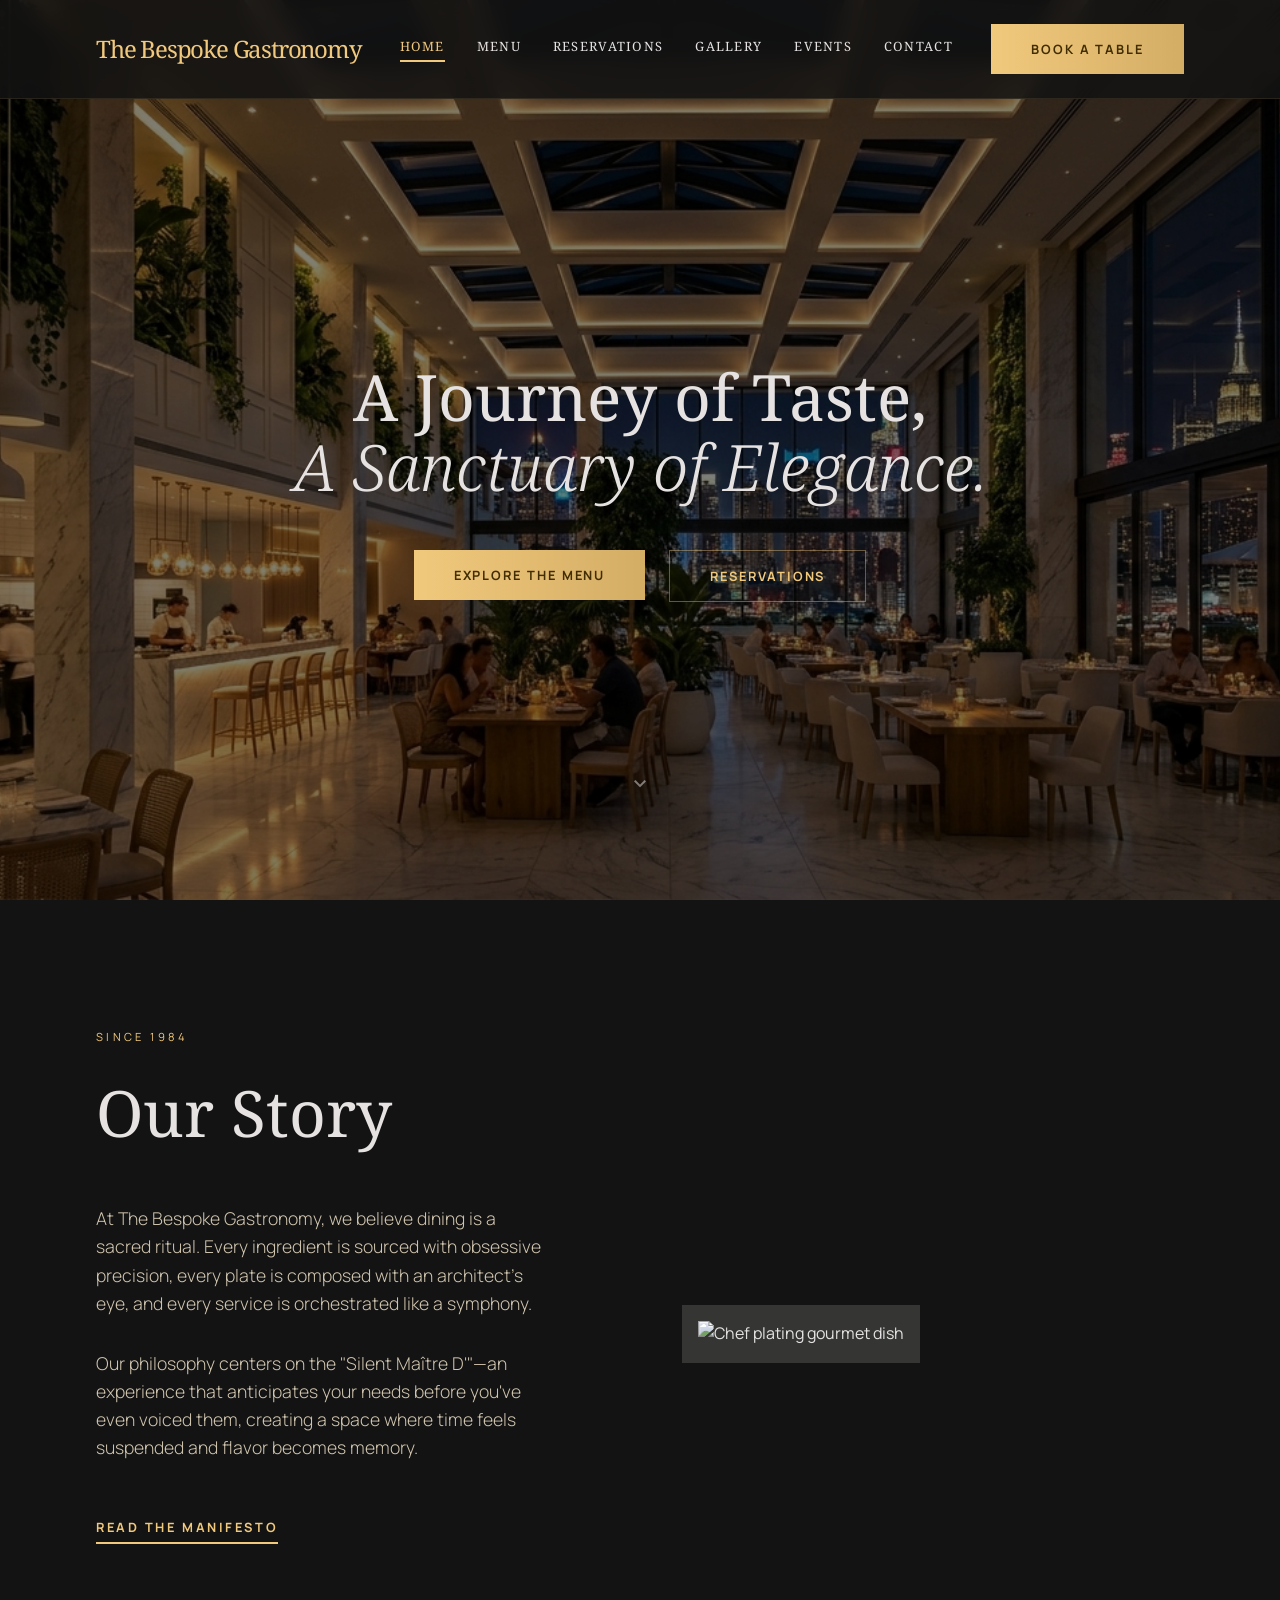
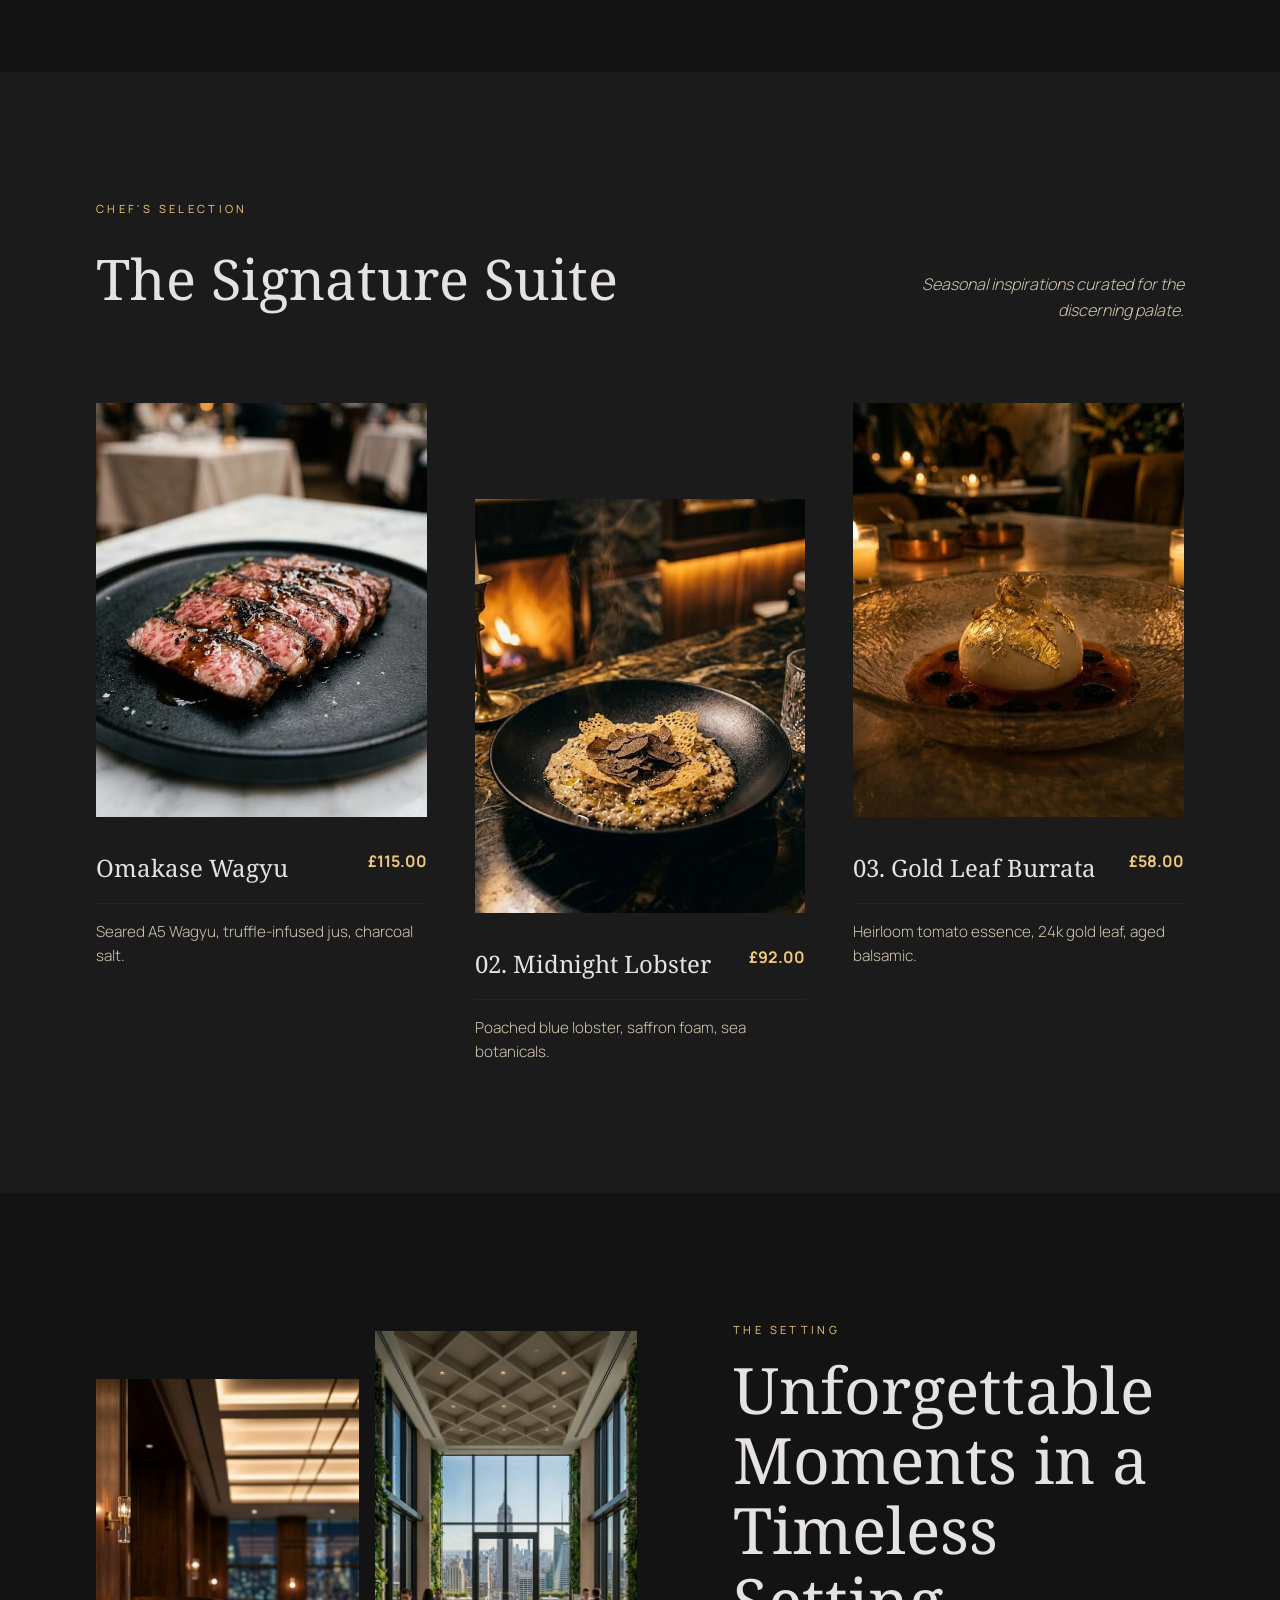
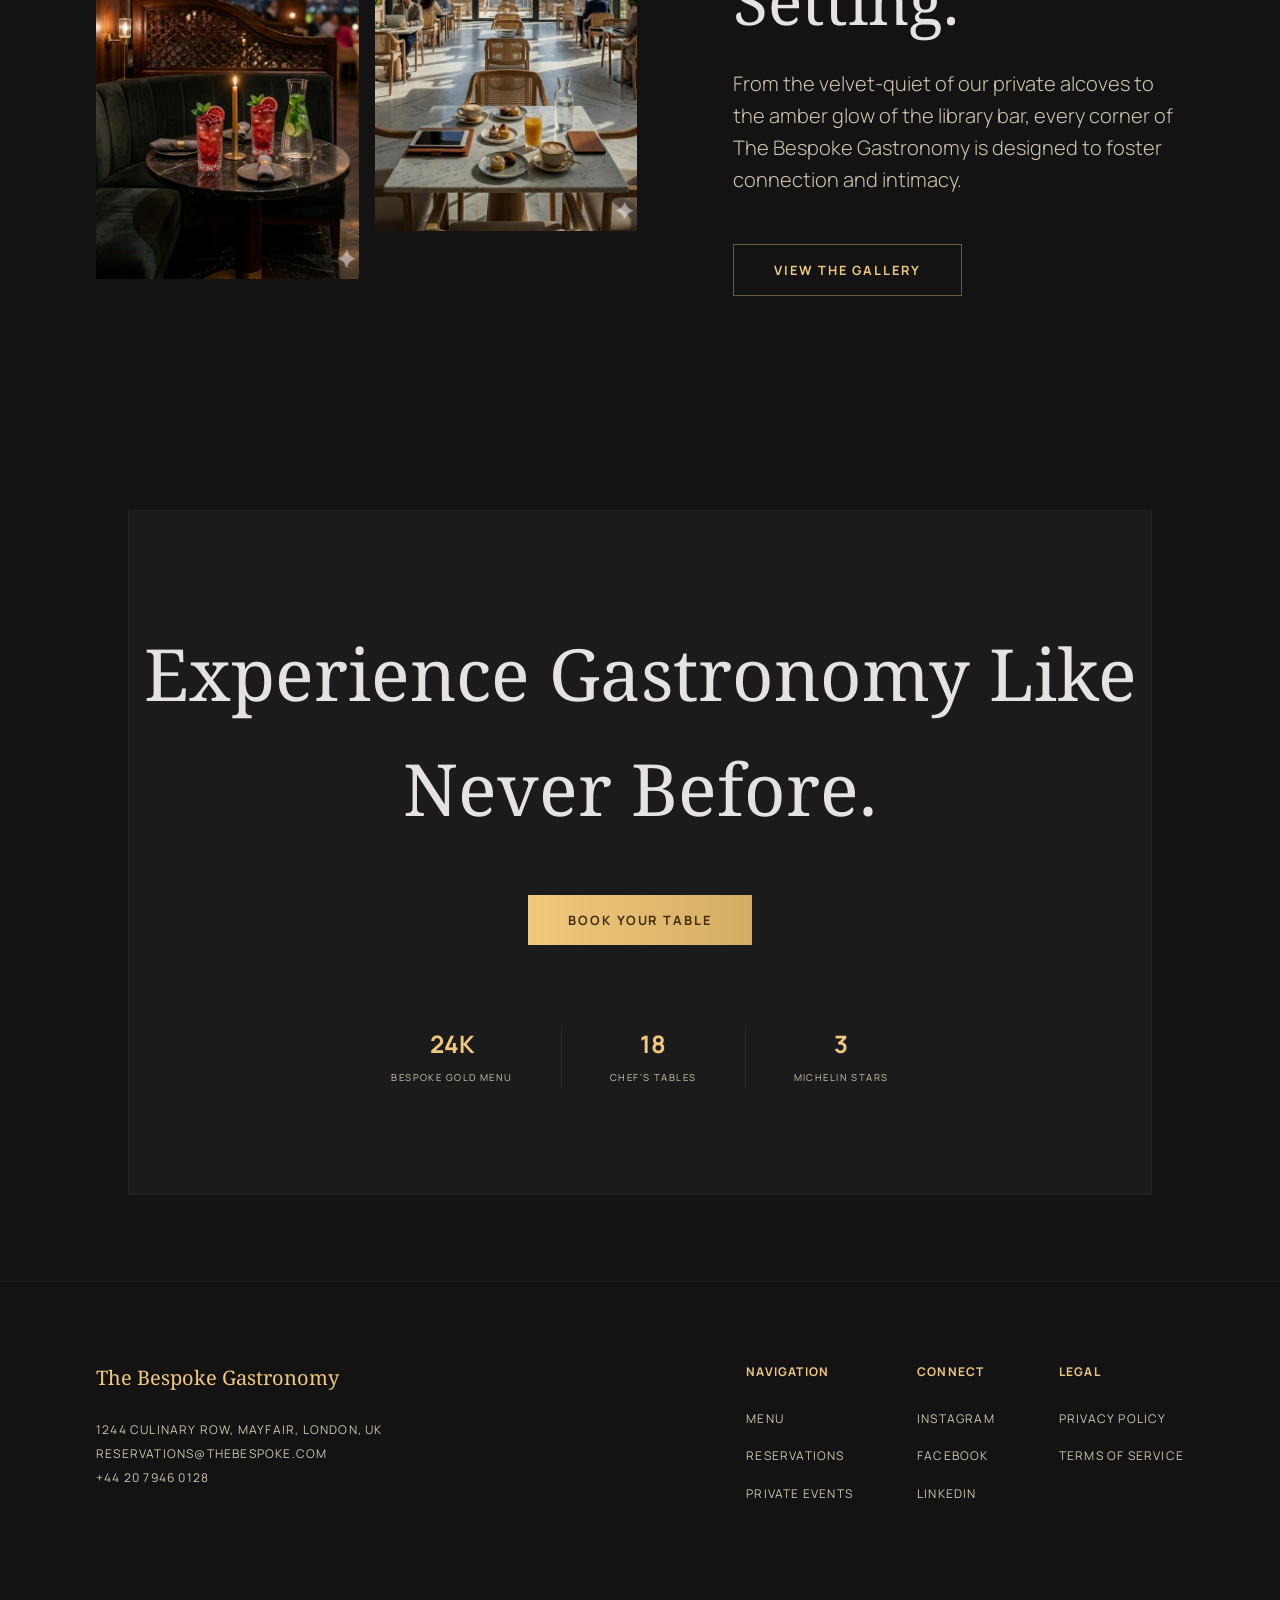
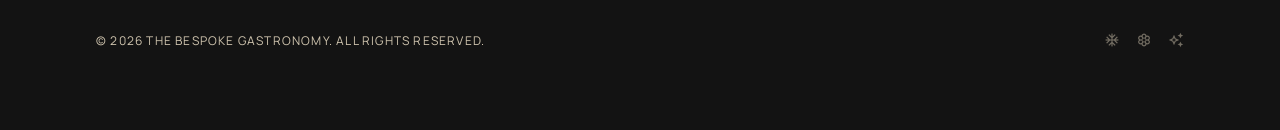
==== commit baebdac4: "code updated" ====
--- a/index.html
+++ b/index.html
@@ -21,7 +21,7 @@
 
 <body>
     <header class="site-header">
-        <div class="logo">The Bespoke Gastronomy</div>
+            <a href="index.html"> <div class="logo">The Bespoke Gastronomy</div></a>   
         <nav class="nav-links">
             <a class="active" href="index.html">Home</a>
             <a href="menu.html">Menu</a>
@@ -66,8 +66,8 @@
                     <span class="italic">A Sanctuary of Elegance.</span>
                 </h1>
                 <div class="hero-actions">
-                    <button class="btn-gold">Explore the Menu</button>
-                    <button class="btn-outline">Reservations</button>
+                 <a href="menu.html">  <button class="btn-gold">Explore the Menu</button></a> 
+                    <a href="reservation.html">  <button class="btn-outline">Reservations</button></a> 
                 </div>
             </div>
             <div class="scroll-indicator">
@@ -170,7 +170,7 @@
                 <div class="cta-inner-border"></div>
             </div>
             <h2 class="cta-title">Experience Gastronomy Like Never Before.</h2>
-            <button class="btn-gold btn-cta">Book Your Table</button>
+            <a href="reservation.html">    <button class="btn-gold btn-cta">Book Your Table</button></a>
             <div class="stats-grid">
                 <div class="stat-item">
                     <span class="stat-value">24K</span>
